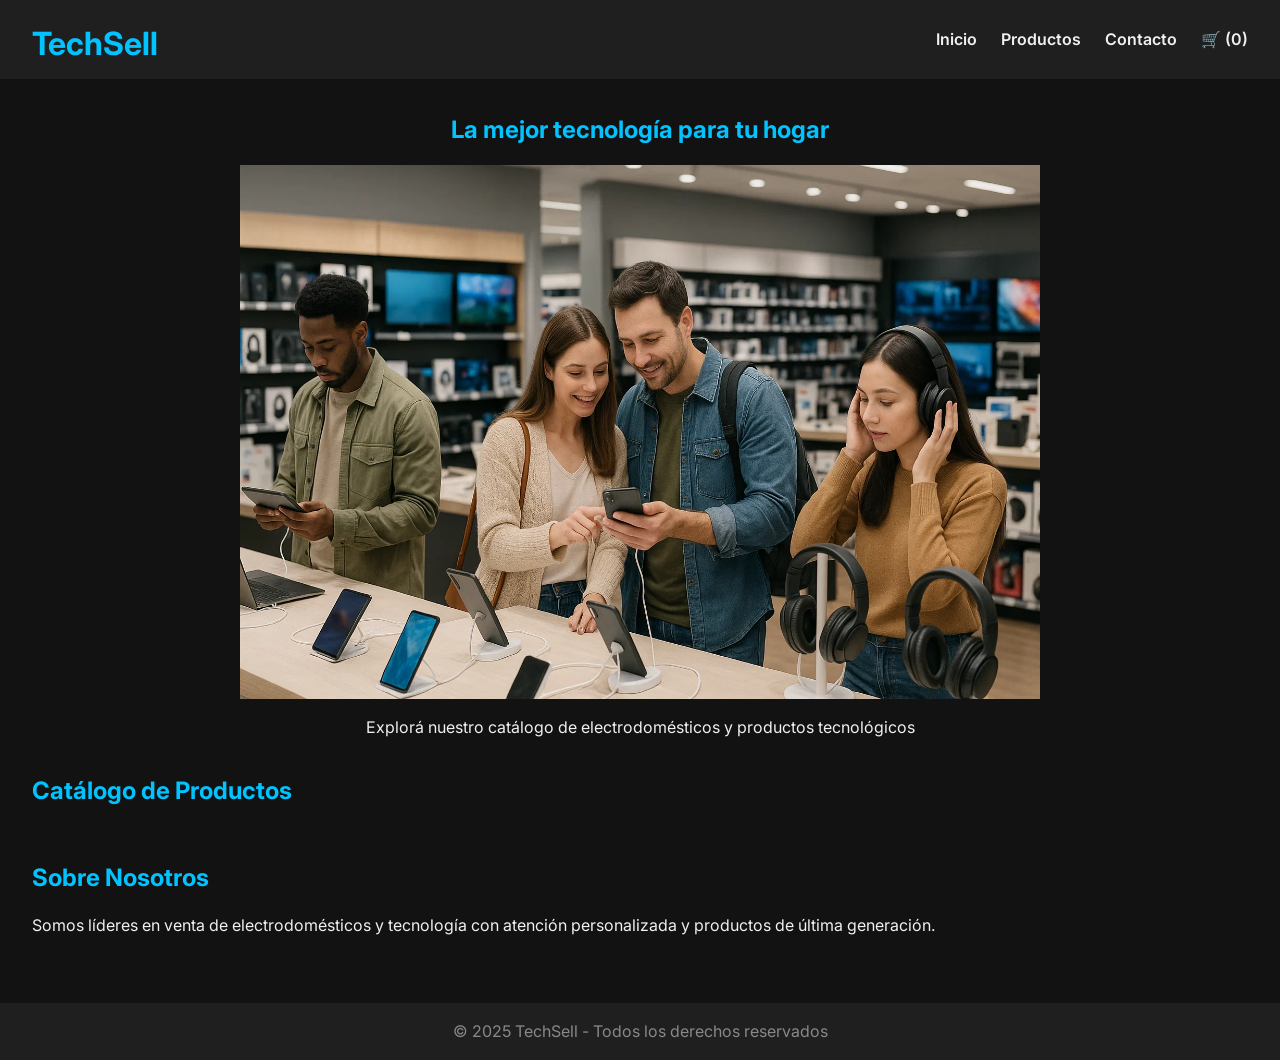
==== index.html @ 12c5ef92 "initial commit" ====
<!DOCTYPE html>
<html lang="es">
<head>
  <meta charset="UTF-8">
  <meta name="viewport" content="width=device-width, initial-scale=1.0">
  <title>TechSell</title>
  <link rel="icon" type="image/png" href="ImgVarias/logo.png">
  <link rel="stylesheet" href="styles.css">
  <meta name="description" content="TechSell es tu tienda online de tecnología y electrodomésticos.">
  <meta name="keywords" content="tecnología, electrodomésticos, smart tv, notebook, techsell, ecommerce">
  <meta name="author" content="TechSell">
</head>
<body>
  <header>
    <a href="index.html" style="text-decoration: none;">
      <button style="background: none; border: none; color: #00c3ff; font-size: 2rem; font-family: inherit; font-weight: bold; cursor: pointer; padding: 0;">
        TechSell
      </button>
    </a>
    <nav>
      <ul>
        <li><a href="#inicio">Inicio</a></li>
        <li><a href="#productos">Productos</a></li>
        <li><a href="contacto.html">Contacto</a></li>
        <li><a href="carrito.html">🛒</a></li>
      </ul>
    </nav>
  </header>

  <main>
    <section class="hero" id="inicio" style="text-align: center;">
      <h2>La mejor tecnología para tu hogar</h2>
      <img src="ImgVarias/Front.webp" alt="Personas probando tecnología en tienda" style="width:100%;max-width:800px;display:block;margin:0 auto 1rem auto;">
      <p>Explorá nuestro catálogo de electrodomésticos y productos tecnológicos</p>
    </section>

    <section id="productos">
      <h2>Catálogo de Productos</h2>
      <div class="grid-productos" id="contenedor-productos">
        <!-- Productos dinámicos -->
      </div>
    </section>

    <section id="sobre-nosotros">
      <h2>Sobre Nosotros</h2>
      <p>Somos líderes en venta de electrodomésticos y tecnología con atención personalizada y productos de última generación.</p>
    </section>
  </main>

  <footer>
    <p>&copy; 2025 TechSell - Todos los derechos reservados</p>
  </footer>

  <script src="productos-manuales.js"></script>
  <script src="script.js"></script>

</body>
</html>
---- styles.css ----
@import url('https://fonts.googleapis.com/css2?family=Inter:wght@400;600&display=swap');

* {
  margin: 0;
  padding: 0;
  box-sizing: border-box;
}

html, body {
  height: 100%;
}

body {
  font-family: 'Inter', sans-serif;
  background-color: #121212;
  color: #f0f0f0;
  line-height: 1.6;
  min-height: 100vh;
  display: flex;
  flex-direction: column;
}

main {
  padding: 2rem;
  flex: 1;
}

header {
  background-color: #1f1f1f;
  padding: 1rem 2rem;
  display: flex;
  justify-content: space-between;
  align-items: center;
}

header h1 {
  color: #00c3ff;
}

nav ul {
  list-style: none;
  display: flex;
  gap: 1.5rem;
}

nav a {
  color: #f0f0f0;
  text-decoration: none;
  font-weight: 600;
  transition: color 0.3s;
}

nav a:hover {
  color: #00c3ff;
}

main {
  padding: 2rem;
}

h2 {
  margin-bottom: 1rem;
  color: #00c3ff;
}

.grid-productos {
  display: grid;
  grid-template-columns: repeat(auto-fit, minmax(250px, 1fr));
  gap: 2rem;
}

.grid-centrado {
  justify-content: center;
}

.producto {
  background-color: #1e1e1e;
  padding: 1rem;
  border-radius: 10px;
  text-align: center;
  box-shadow: 0 0 10px rgba(0,0,0,0.4);
  display: flex;
  flex-direction: column;
  justify-content: space-between;
  height: 100%;
}

.producto .contenido-info {
  flex: 1;
  display: flex;
  flex-direction: column;
  justify-content: space-between;
}

.producto-img-container {
  position: relative;
  display: flex;
  justify-content: center;
  align-items: center;
}

.producto-img-container img {
  display: block;
  width: 200px;
  height: 150px;
  object-fit: cover;
  border-radius: 8px;
}

.btn-carrito {
  position: absolute;
  bottom: 10px;
  left: 50%;
  transform: translateX(-50%);
  opacity: 0;
  pointer-events: none;
  transition: opacity 0.3s;
}

.producto-img-container:hover .btn-carrito {
  opacity: 1;
  pointer-events: auto;
}

.producto h3 {
  margin-top: 1rem;
  color: #ffffff;
}

.producto p {
  color: #a9a9a9;
}

button {
  margin-top: 0.5rem;
  background-color: #00c3ff;
  color: #121212;
  border: none;
  padding: 0.6rem 1.2rem;
  border-radius: 5px;
  cursor: pointer;
  font-weight: bold;
  transition: background 0.3s;
}

button:hover {
  background-color: #009ec9;
}

button:focus {
  outline: 2px solid #00c3ff;
  outline-offset: 2px;
}

section {
  margin-bottom: 2rem;
}

.botones-carrito {
  display: flex;
  gap: 1rem;
  justify-content: center;
  margin-top: 1rem;
}

.total-carrito {
  display: flex;
  justify-content: space-between;
  align-items: center;
  background-color: #1e1e1e;
  padding: 1rem 2rem;
  margin-top: 2rem;
  border-radius: 10px;
  flex-wrap: wrap;
  gap: 1rem;
  min-height: 80px;
}

.total-carrito p {
  font-size: 1.2rem;
  font-weight: bold;
  color: #00c3ff;
  margin: 0;
}

.total-carrito button {
  font-size: 1rem;
  padding: 0.8rem 1.5rem;
  background-color: #00c3ff;
  color: #121212;
  border: none;
  border-radius: 5px;
  cursor: pointer;
  font-weight: bold;
  transition: background 0.3s;
}

.total-carrito button:hover {
  background-color: #009ec9;
}

footer {
  text-align: center;
  padding: 1rem;
  background-color: #1f1f1f;
  color: #888;
}

form {
  display: flex;
  flex-direction: column;
  gap: 1rem;
  max-width: 500px;         
  width: 100%;
  margin-left: 0;           
  margin-right: auto;       
  margin-top: 3rem;         
}

input, textarea {
  padding: 0.8rem;
  border: none;
  border-radius: 5px;
  background-color: #2a2a2a;
  color: #ffffff;
}

form textarea {
  min-height: 300px;
  resize: vertical;
  font-family: 'Inter', monospace;
  font-size: 1rem;
  background-color: #232323;
  color: #f0f0f0;
  padding: 0.8rem;
  border-radius: 5px;
  border: none;
}

.contacto-section .contacto-contenido {
  display: flex;
  align-items: flex-start;
  gap: 4rem;
  justify-content: center;
}

.contacto-slider {
  min-width: 300px;
  max-width: 350px;
  width: 100%;
  display: flex;
  justify-content: flex-start; 
  align-items: flex-start;
  margin-left: 0;
}

.contacto-slider img {
  width: 100%;
  max-width: 350px;
  border-radius: 10px;
  object-fit: cover;
  aspect-ratio: 4/3;
  background: #232323;
}

.contacto-section form {
  flex: 1;
  max-width: 400px;
  margin-left: 0;
  margin-right: 0;    
  margin-top: 0;
}

.contacto-section .contacto-contenido {
  width: 900px;
  max-width: 100%;
  margin: 0 auto;
}


@media (max-width: 768px) {
  .grid-productos {
    grid-template-columns: 1fr !important;
  }

  .producto {
    width: 100%;
  }

  .total-carrito {
    flex-direction: column;
    align-items: flex-start;
    text-align: left;
  }

  .total-carrito button {
    width: 100%;
    text-align: center;
  }

  nav ul {
    flex-direction: column;
    gap: 0.5rem;
    align-items: flex-start;
  }

  .contacto-section .contacto-contenido {
    flex-direction: column;
    align-items: stretch;
    gap: 2rem;
  }

  .contacto-slider,
  .contacto-section form {
    max-width: 100%;
  }

  input, textarea {
    font-size: 1rem;
  }
}
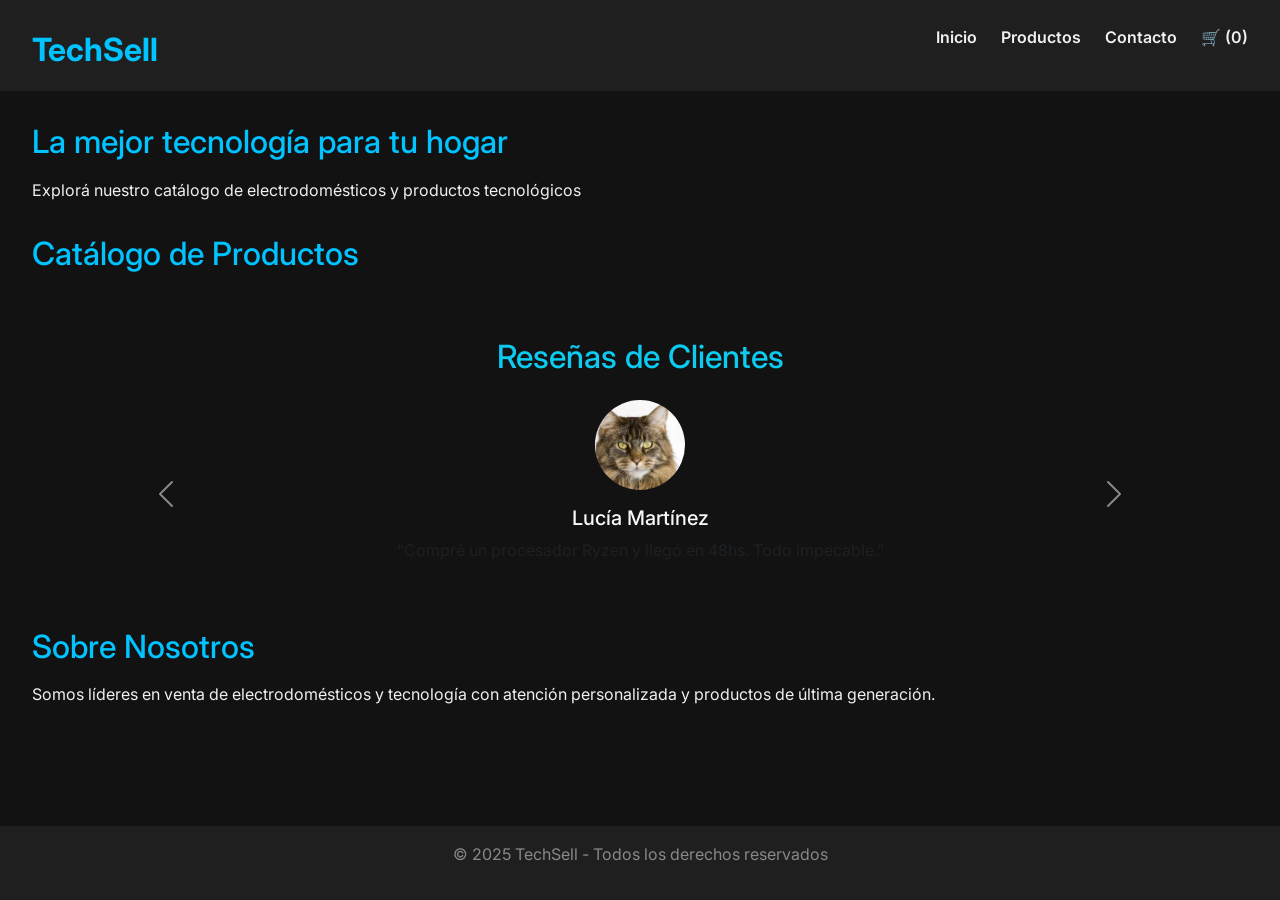
==== commit f9495fd3: "Update index.html Carrusel" ====
--- a/index.html
+++ b/index.html
@@ -3,12 +3,10 @@
 <head>
   <meta charset="UTF-8">
   <meta name="viewport" content="width=device-width, initial-scale=1.0">
+  <link rel="icon" type="image/png" href="ImgVarias/logo.png">
   <title>TechSell</title>
-  <link rel="icon" type="image/png" href="ImgVarias/logo.png">
+  <link href="https://cdn.jsdelivr.net/npm/bootstrap@5.3.3/dist/css/bootstrap.min.css" rel="stylesheet">
   <link rel="stylesheet" href="styles.css">
-  <meta name="description" content="TechSell es tu tienda online de tecnología y electrodomésticos.">
-  <meta name="keywords" content="tecnología, electrodomésticos, smart tv, notebook, techsell, ecommerce">
-  <meta name="author" content="TechSell">
 </head>
 <body>
   <header>
@@ -28,9 +26,8 @@
   </header>
 
   <main>
-    <section class="hero" id="inicio" style="text-align: center;">
+    <section class="hero" id="inicio">
       <h2>La mejor tecnología para tu hogar</h2>
-      <img src="ImgVarias/Front.webp" alt="Personas probando tecnología en tienda" style="width:100%;max-width:800px;display:block;margin:0 auto 1rem auto;">
       <p>Explorá nuestro catálogo de electrodomésticos y productos tecnológicos</p>
     </section>
 
@@ -38,6 +35,57 @@
       <h2>Catálogo de Productos</h2>
       <div class="grid-productos" id="contenedor-productos">
         <!-- Productos dinámicos -->
+      </div>
+    </section>
+
+    <section id="reseñas" class="my-5 container">
+      <h2 class="text-center text-info mb-4">Reseñas de Clientes</h2>
+      <div id="carouselReseñas" class="carousel slide" data-bs-ride="carousel">
+        <div class="carousel-inner">
+
+          <div class="carousel-item active">
+            <div class="d-flex flex-column align-items-center text-center">
+              <img src="reseñas/reseña 5.png" class="rounded-circle mb-3" width="90" height="90" alt="Cliente 1">
+              <h5 class="text-light">Lucía Martínez</h5>
+              <p class="text-muted">“Compré un procesador Ryzen y llegó en 48hs. Todo impecable.”</p>
+            </div>
+          </div>
+
+          <div class="carousel-item">
+            <div class="d-flex flex-column align-items-center text-center">
+              <img src="reseñas/reseña 2.png" class="rounded-circle mb-3" width="90" height="90" alt="Cliente 2">
+              <h5 class="text-light">Tomás Herrera</h5>
+              <p class="text-muted">“Excelente asesoramiento y atención. TechSell 10/10.”</p>
+            </div>
+          </div>
+          <div class="carousel-item">
+            <div class="d-flex flex-column align-items-center text-center">
+              <img src="reseñas/reseña 1.png" class="rounded-circle mb-3" width="90" height="90" alt="Cliente 2">
+              <h5 class="text-light">Pedro</h5>
+              <p class="text-muted">“Llego bien la pantalla.”</p>
+            </div>
+          </div>
+                    <div class="carousel-item">
+            <div class="d-flex flex-column align-items-center text-center">
+              <img src="reseñas/reseña 3.png" class="rounded-circle mb-3" width="90" height="90" alt="Cliente 2">
+              <h5 class="text-light">Anai Bailly</h5>
+              <p class="text-muted">“La compu gamer le vino bien a mi hijo.”</p>
+            </div>
+          </div>
+                    <div class="carousel-item">
+            <div class="d-flex flex-column align-items-center text-center">
+              <img src="reseñas/reseña 4.png" class="rounded-circle mb-3" width="90" height="90" alt="Cliente 2">
+              <h5 class="text-light">Hernan Crespo</h5>
+              <p class="text-muted">“TechSell 10/10.”</p>
+            </div>
+          </div>
+        </div>
+        <button class="carousel-control-prev" type="button" data-bs-target="#carouselReseñas" data-bs-slide="prev">
+          <span class="carousel-control-prev-icon"></span>
+        </button>
+        <button class="carousel-control-next" type="button" data-bs-target="#carouselReseñas" data-bs-slide="next">
+          <span class="carousel-control-next-icon"></span>
+        </button>
       </div>
     </section>
 
@@ -53,6 +101,6 @@
 
   <script src="productos-manuales.js"></script>
   <script src="script.js"></script>
-
+  <script src="https://cdn.jsdelivr.net/npm/bootstrap@5.3.3/dist/js/bootstrap.bundle.min.js"></script>
 </body>
 </html>
--- a/styles.css
+++ b/styles.css
@@ -1,5 +1,7 @@
+
 @import url('https://fonts.googleapis.com/css2?family=Inter:wght@400;600&display=swap');
 
+/* ===== Reset y configuración general ===== */
 * {
   margin: 0;
   padding: 0;
@@ -25,6 +27,7 @@
   flex: 1;
 }
 
+/* ===== Header y navegación principal ===== */
 header {
   background-color: #1f1f1f;
   padding: 1rem 2rem;
@@ -54,6 +57,7 @@
   color: #00c3ff;
 }
 
+/* ===== Títulos y estructura principal ===== */
 main {
   padding: 2rem;
 }
@@ -63,6 +67,7 @@
   color: #00c3ff;
 }
 
+/* ===== Grilla de productos ===== */
 .grid-productos {
   display: grid;
   grid-template-columns: repeat(auto-fit, minmax(250px, 1fr));
@@ -73,6 +78,7 @@
   justify-content: center;
 }
 
+/* ===== Tarjetas de producto ===== */
 .producto {
   background-color: #1e1e1e;
   padding: 1rem;
@@ -107,6 +113,7 @@
   border-radius: 8px;
 }
 
+/* ===== Botón agregar al carrito (hover) ===== */
 .btn-carrito {
   position: absolute;
   bottom: 10px;
@@ -131,6 +138,7 @@
   color: #a9a9a9;
 }
 
+/* ===== Botones generales ===== */
 button {
   margin-top: 0.5rem;
   background-color: #00c3ff;
@@ -152,10 +160,12 @@
   outline-offset: 2px;
 }
 
+/* ===== Secciones generales ===== */
 section {
   margin-bottom: 2rem;
 }
 
+/* ===== Botones del carrito (Pagar/Cancelar) ===== */
 .botones-carrito {
   display: flex;
   gap: 1rem;
@@ -163,6 +173,7 @@
   margin-top: 1rem;
 }
 
+/* ===== Total del carrito ===== */
 .total-carrito {
   display: flex;
   justify-content: space-between;
@@ -199,6 +210,7 @@
   background-color: #009ec9;
 }
 
+/* ===== Footer ===== */
 footer {
   text-align: center;
   padding: 1rem;
@@ -206,6 +218,7 @@
   color: #888;
 }
 
+/* ===== Formulario de contacto ===== */
 form {
   display: flex;
   flex-direction: column;
@@ -237,6 +250,7 @@
   border: none;
 }
 
+/* ===== Sección de contacto (estructura y slider) ===== */
 .contacto-section .contacto-contenido {
   display: flex;
   align-items: flex-start;
@@ -277,7 +291,7 @@
   margin: 0 auto;
 }
 
-
+/* ===== Media queries (responsivo) ===== */
 @media (max-width: 768px) {
   .grid-productos {
     grid-template-columns: 1fr !important;
@@ -307,15 +321,5 @@
   .contacto-section .contacto-contenido {
     flex-direction: column;
     align-items: stretch;
-    gap: 2rem;
-  }
-
-  .contacto-slider,
-  .contacto-section form {
-    max-width: 100%;
-  }
-
-  input, textarea {
-    font-size: 1rem;
-  }
-}
+  }
+}
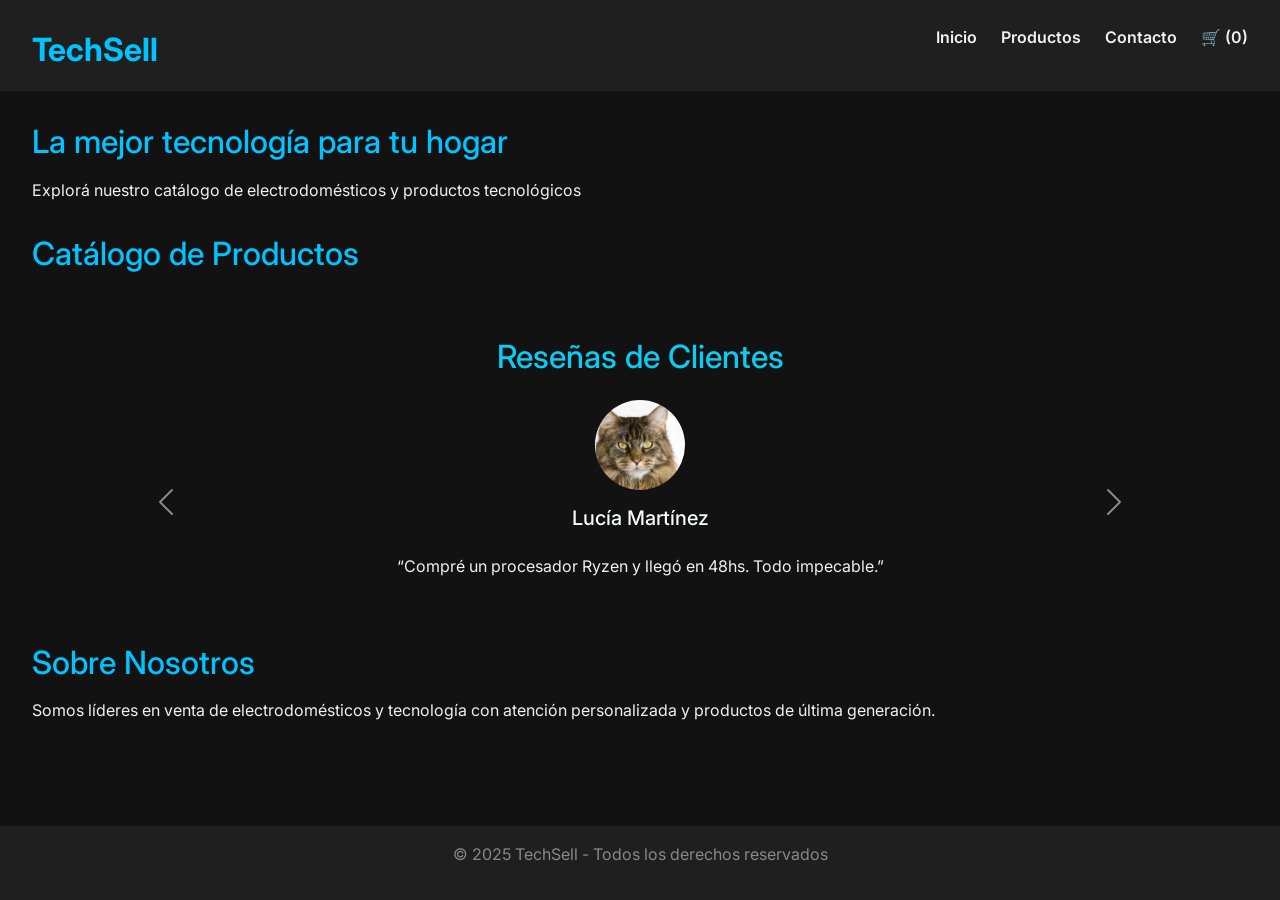
==== commit 56587595: "Update 2 index.html" ====
--- a/index.html
+++ b/index.html
@@ -47,7 +47,7 @@
             <div class="d-flex flex-column align-items-center text-center">
               <img src="reseñas/reseña 5.png" class="rounded-circle mb-3" width="90" height="90" alt="Cliente 1">
               <h5 class="text-light">Lucía Martínez</h5>
-              <p class="text-muted">“Compré un procesador Ryzen y llegó en 48hs. Todo impecable.”</p>
+              <p class="text-muted"style="color: #00c3ff;"></p>“Compré un procesador Ryzen y llegó en 48hs. Todo impecable.”</p>
             </div>
           </div>
 
@@ -55,28 +55,28 @@
             <div class="d-flex flex-column align-items-center text-center">
               <img src="reseñas/reseña 2.png" class="rounded-circle mb-3" width="90" height="90" alt="Cliente 2">
               <h5 class="text-light">Tomás Herrera</h5>
-              <p class="text-muted">“Excelente asesoramiento y atención. TechSell 10/10.”</p>
+              <p class="text-muted"style="color: #00c3ff;"></p>>“Excelente asesoramiento y atención. TechSell 10/10.”</p>
             </div>
           </div>
           <div class="carousel-item">
             <div class="d-flex flex-column align-items-center text-center">
               <img src="reseñas/reseña 1.png" class="rounded-circle mb-3" width="90" height="90" alt="Cliente 2">
               <h5 class="text-light">Pedro</h5>
-              <p class="text-muted">“Llego bien la pantalla.”</p>
+              <p class="text-muted"style="color: #00c3ff;"></p>>“Llego bien la pantalla.”</p>
             </div>
           </div>
                     <div class="carousel-item">
             <div class="d-flex flex-column align-items-center text-center">
               <img src="reseñas/reseña 3.png" class="rounded-circle mb-3" width="90" height="90" alt="Cliente 2">
               <h5 class="text-light">Anai Bailly</h5>
-              <p class="text-muted">“La compu gamer le vino bien a mi hijo.”</p>
+              <p class="text-muted"style="color: #00c3ff;"></p>>“La compu gamer le vino bien a mi hijo.”</p>
             </div>
           </div>
                     <div class="carousel-item">
             <div class="d-flex flex-column align-items-center text-center">
               <img src="reseñas/reseña 4.png" class="rounded-circle mb-3" width="90" height="90" alt="Cliente 2">
               <h5 class="text-light">Hernan Crespo</h5>
-              <p class="text-muted">“TechSell 10/10.”</p>
+              <p class="text-muted"style="color: #00c3ff;"></p>>“TechSell 10/10.”</p>
             </div>
           </div>
         </div>
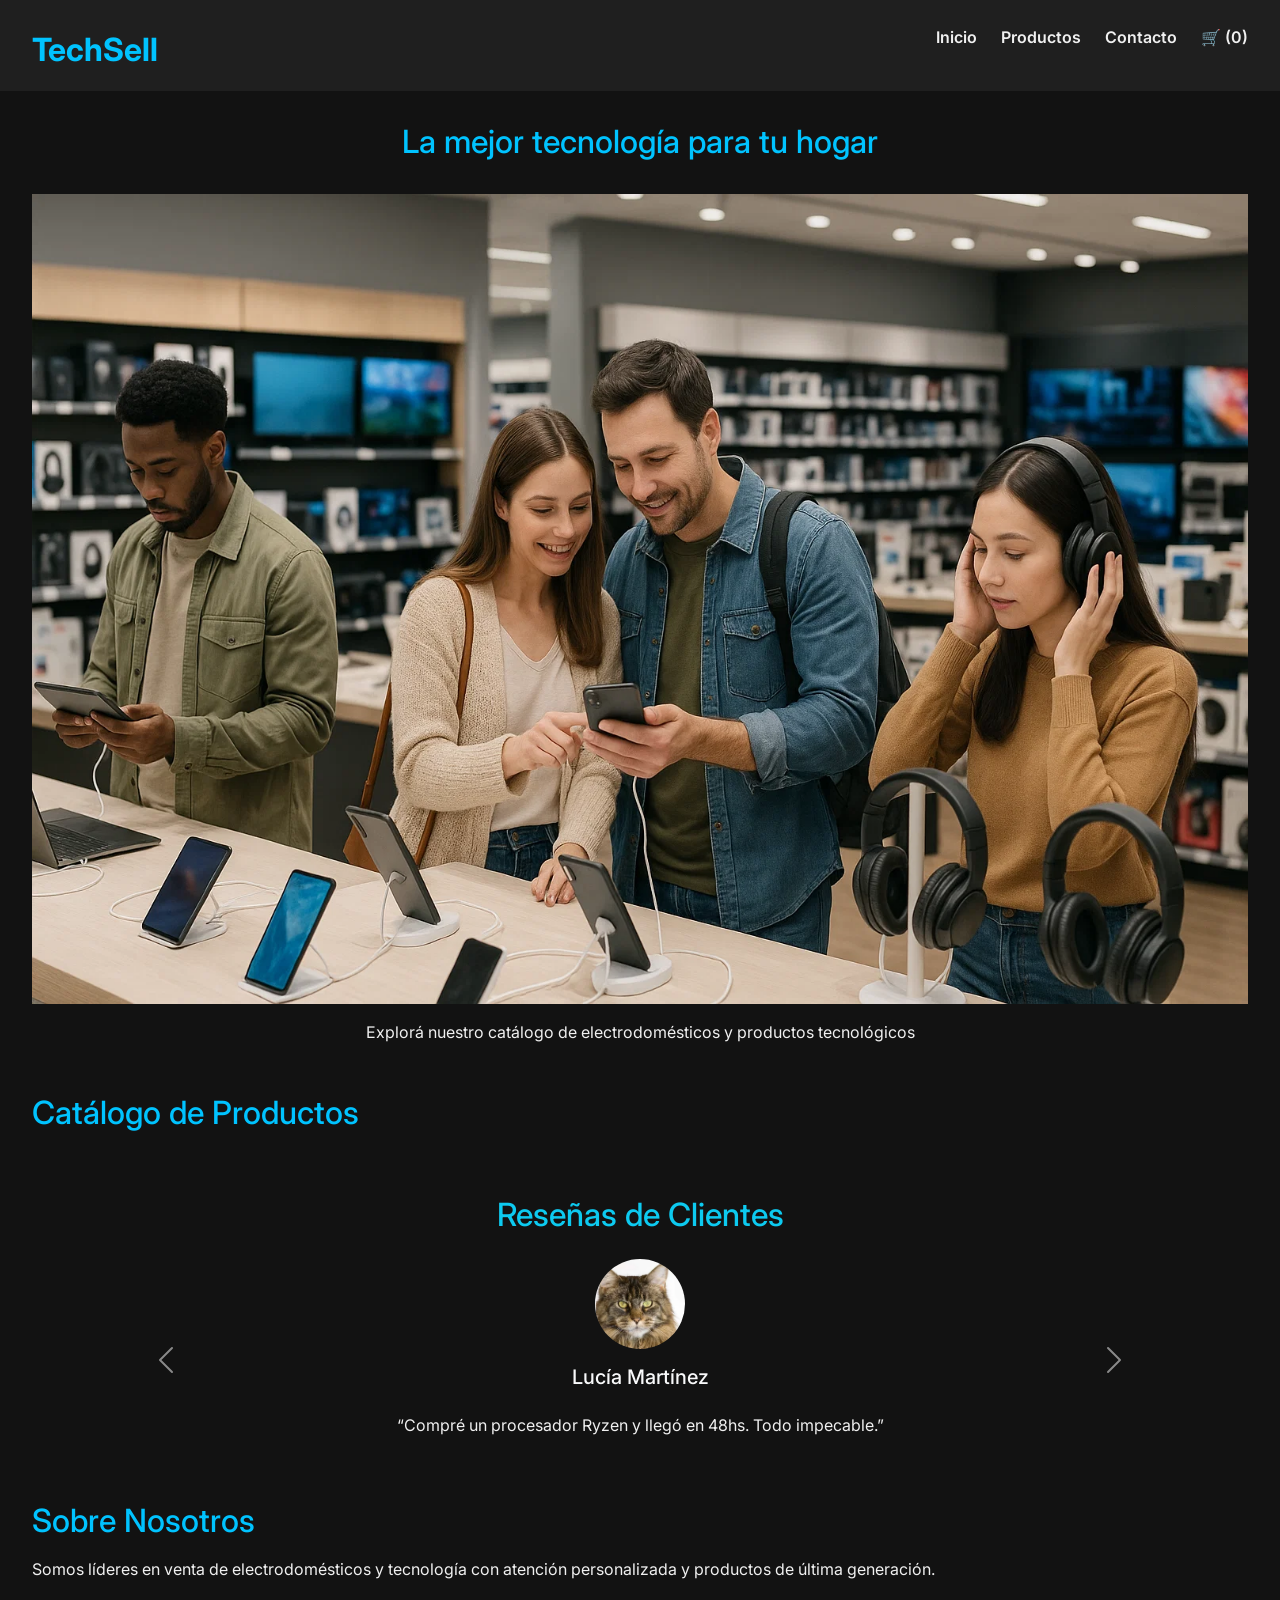
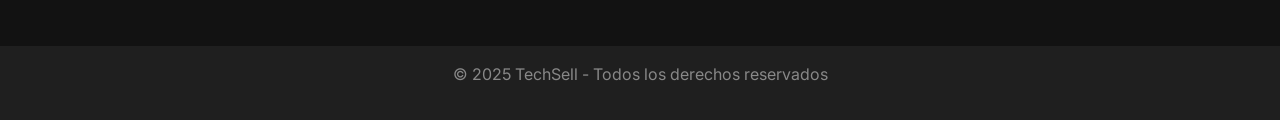
==== commit 115a1567: "Update index.html" ====
--- a/index.html
+++ b/index.html
@@ -26,8 +26,9 @@
   </header>
 
   <main>
-    <section class="hero" id="inicio">
+    <section class="hero text-center d-flex flex-column align-items-center" id="inicio">
       <h2>La mejor tecnología para tu hogar</h2>
+      <img src="ImgVarias/Front.webp" alt="Personas probando tecnología" class="img-fluid my-3">
       <p>Explorá nuestro catálogo de electrodomésticos y productos tecnológicos</p>
     </section>
 
@@ -55,28 +56,28 @@
             <div class="d-flex flex-column align-items-center text-center">
               <img src="reseñas/reseña 2.png" class="rounded-circle mb-3" width="90" height="90" alt="Cliente 2">
               <h5 class="text-light">Tomás Herrera</h5>
-              <p class="text-muted"style="color: #00c3ff;"></p>>“Excelente asesoramiento y atención. TechSell 10/10.”</p>
+              <p class="text-muted"style="color: #00c3ff;"></p>“Excelente asesoramiento y atención. TechSell 10/10.”</p>
             </div>
           </div>
           <div class="carousel-item">
             <div class="d-flex flex-column align-items-center text-center">
               <img src="reseñas/reseña 1.png" class="rounded-circle mb-3" width="90" height="90" alt="Cliente 2">
               <h5 class="text-light">Pedro</h5>
-              <p class="text-muted"style="color: #00c3ff;"></p>>“Llego bien la pantalla.”</p>
+              <p class="text-muted"style="color: #00c3ff;"></p>“Llego bien la pantalla.”</p>
             </div>
           </div>
                     <div class="carousel-item">
             <div class="d-flex flex-column align-items-center text-center">
               <img src="reseñas/reseña 3.png" class="rounded-circle mb-3" width="90" height="90" alt="Cliente 2">
               <h5 class="text-light">Anai Bailly</h5>
-              <p class="text-muted"style="color: #00c3ff;"></p>>“La compu gamer le vino bien a mi hijo.”</p>
+              <p class="text-muted"style="color: #00c3ff;"></p>“La compu gamer le vino bien a mi hijo.”</p>
             </div>
           </div>
                     <div class="carousel-item">
             <div class="d-flex flex-column align-items-center text-center">
               <img src="reseñas/reseña 4.png" class="rounded-circle mb-3" width="90" height="90" alt="Cliente 2">
               <h5 class="text-light">Hernan Crespo</h5>
-              <p class="text-muted"style="color: #00c3ff;"></p>>“TechSell 10/10.”</p>
+              <p class="text-muted"style="color: #00c3ff;"></p>“TechSell 10/10.”</p>
             </div>
           </div>
         </div>
